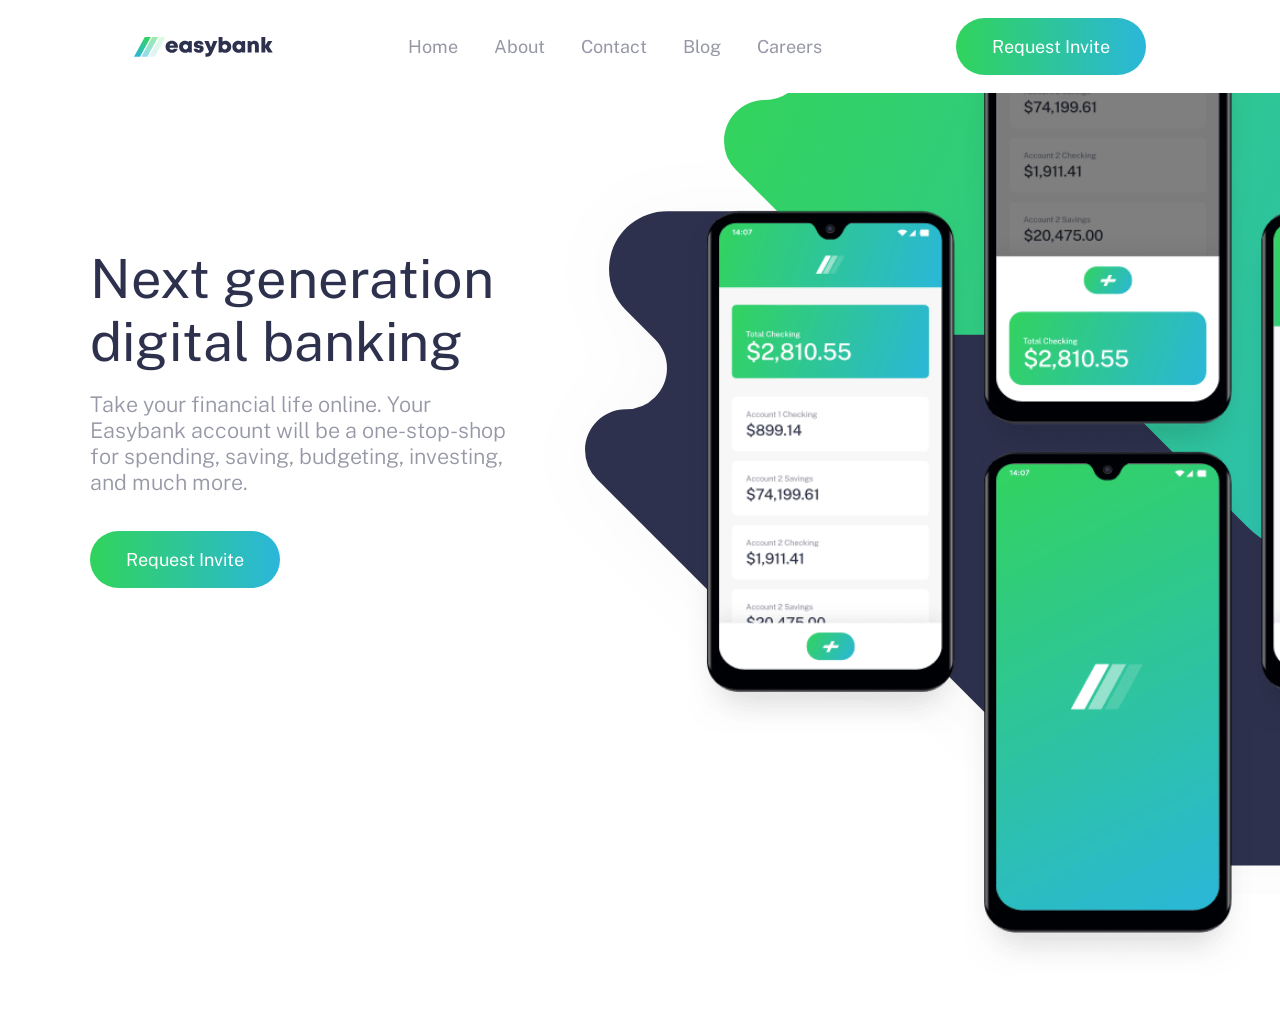
==== easybank-landing-page-master/index.html @ 16be0e10 "primer commit" ====
<!DOCTYPE html>
<html lang="en">
<head>
    <meta charset="UTF-8">
    <meta name="viewport" content="width=device-width, initial-scale=1.0"> <!-- displays site properly based on user's device -->

    <link rel="icon" type="image/png" sizes="32x32" href="./images/favicon-32x32.png">
    
    <link rel="stylesheet" href="css/estilos.css">

    <title>Frontend Mentor | Easybank landing page</title>

    <!-- Feel free to remove these styles or customise in your own stylesheet 👍 -->
    <!-- <style>
        .attribution { font-size: 11px; text-align: center; }
        .attribution a { color: hsl(228, 45%, 44%); }
    </style> -->
</head>
<body>
<nav class="nav">
  <img src="images/logo.svg" alt="logo" class="nav__img">
  <ul class="nav__ul">
    <li class="nav__li">Home</li>
    <li class="nav__li">About</li>
    <li class="nav__li">Contact</li>
    <li class="nav__li">Blog</li>
    <li class="nav__li">Careers</li>
  </ul>
  <button class="nav__btn">Request Invite</button>
</nav>
<header class="header">
  <img src="images/bg-intro-desktop.svg" alt="image-mockups" class="header__img--fondo">
    <div class="header__txt">
        <h1 class="header__h1">Next generation digital banking</h1>
        <p class="header__p">
            Take your financial life online. Your Easybank account will be a one-stop-shop for spending, saving, budgeting, investing, and much more.
        </p>
        <button class="header__btn">Request Invite</button>
    </div>
    <div class="header__img--contenedor">
        <img src="images/image-mockups.png" alt="image-mockups" class="header__img">
    </div>
</header>

<!-- 
  Home
  About
  Contact
  Blog
  Careers

  Request Invite


  Next generation digital banking

  Take your financial life online. Your Easybank account will be a one-stop-shop 
  for spending, saving, budgeting, investing, and much more.

  Request Invite


------------------------

  Why choose Easybank?

  We leverage Open Banking to turn your bank account into your financial hub. Control 
  your finances like never before.

  Online Banking
  Our modern web and mobile applications allow you to keep track of your finances 
  wherever you are in the world.

  Simple Budgeting
  See exactly where your money goes each month. Receive notifications when you’re 
  close to hitting your limits.

  Fast Onboarding
  We don’t do branches. Open your account in minutes online and start taking control 
  of your finances right away.

  Open API
  Manage your savings, investments, pension, and much more from one account. Tracking 
  your money has never been easier.

  

  Latest Articles

  By Claire Robinson
  Receive money in any currency with no fees
  The world is getting smaller and we’re becoming more mobile. So why should you be 
  forced to only receive money in a single …

  By Wilson Hutton
  Treat yourself without worrying about money
  Our simple budgeting feature allows you to separate out your spending and set 
  realistic limits each month. That means you …

  By Wilson Hutton
  Take your Easybank card wherever you go
  We want you to enjoy your travels. This is why we don’t charge any fees on purchases 
  while you’re abroad. We’ll even show you …

  By Claire Robinson
  Our invite-only Beta accounts are now live!
  After a lot of hard work by the whole team, we’re excited to launch our closed beta. 
  It’s easy to request an invite through the site ...

  

  About Us
  Contact
  Blog
  Careers
  Support
  Privacy Policy

  Request Invite

  © Easybank. All Rights Reserved
  
  <div class="attribution">
    Challenge by <a href="https://www.frontendmentor.io?ref=challenge" target="_blank">Frontend Mentor</a>. 
    Coded by <a href="#">Your Name Here</a>.
  </div> -->
</body>
</html>
---- easybank-landing-page-master/css/estilos.css ----
@import url('https://fonts.googleapis.com/css2?family=Public+Sans:wght@300&display=swap');

:root{
    --Dark-Blue: hsl(233, 26%, 24%);
    --Lime-Green: hsl(136, 65%, 51%);
    --Bright-Cyan: hsl(192, 70%, 51%);

    --Grayish-Blue: hsl(233, 8%, 62%);
    --Light-Grayish-Blue: hsl(220, 16%, 96%);
    --Very-Light-Gray: hsl(0, 0%, 98%);
    --White: hsl(0, 0%, 100%);
}
/* reset */
*{
    margin: 0;
    padding: 0;
    box-sizing: border-box;
}

html, body{
    width: 100%;
    height: 100%;
    font-size: 18px;
    font-family: 'Public Sans', sans-serif;
}
li{
    list-style: none;
}
button{
    background-color: initial;
    border: none;
    font-size: 1em;
    font-family: 'Public Sans', sans-serif;
}


/* nav */

.nav{
    width: 100%;
    padding: 1rem;
    background-color: var(--White);
    display: flex;
    align-items: center;
    justify-content: space-evenly;
    flex-flow: row nowrap;
    position: sticky;
    top: 0;
    left: 0;
    z-index: 3;
}
/* .nav__img{} */
.nav__ul{
    display: flex;
    align-items: center;
    justify-content: center;
    flex-flow: row nowrap;
    color: var(--Grayish-Blue);
}
.nav__li{
    padding: 1rem;
}
.nav__btn{
    background-image: linear-gradient(to right, var(--Lime-Green), var(--Bright-Cyan));
    padding: 1rem 2rem;
    border-radius: 2rem;
    color: var(--White);
}

/* header */

.header{
    width: 100%;
    display: flex;
    align-items: flex-start;
    flex-flow: row wrap;
    position: relative;
    overflow: hidden;
}
.header__txt{
    width: 50%;
    margin: 5% auto;
    padding: 5rem;
    z-index: 2;
}
.header__h1{
    font-size: 3em;
    font-weight: 400;
    color: var(--Dark-Blue);
}
.header__p{
    width: 95%;
    margin-top: 1rem;
    font-size: 1.2em;
    font-weight: 300;
    color: var(--Grayish-Blue);
}
.header__btn{
    background-image: linear-gradient(to right, var(--Lime-Green), var(--Bright-Cyan));
    padding: 1rem 2rem;
    border-radius: 2rem;
    margin-top: 2rem;
    color: var(--White);
}
.header__img--fondo{
    width: 100%;
    height: 100%;
    object-fit: cover;
    position: absolute;
    top: -15%;
    left: 40%;
}
.header__img--contenedor{
    width: 50%;
    z-index: 2;
}
.header__img{
    transform: scale(110%) translateY(-10%) translateX(10%);
}
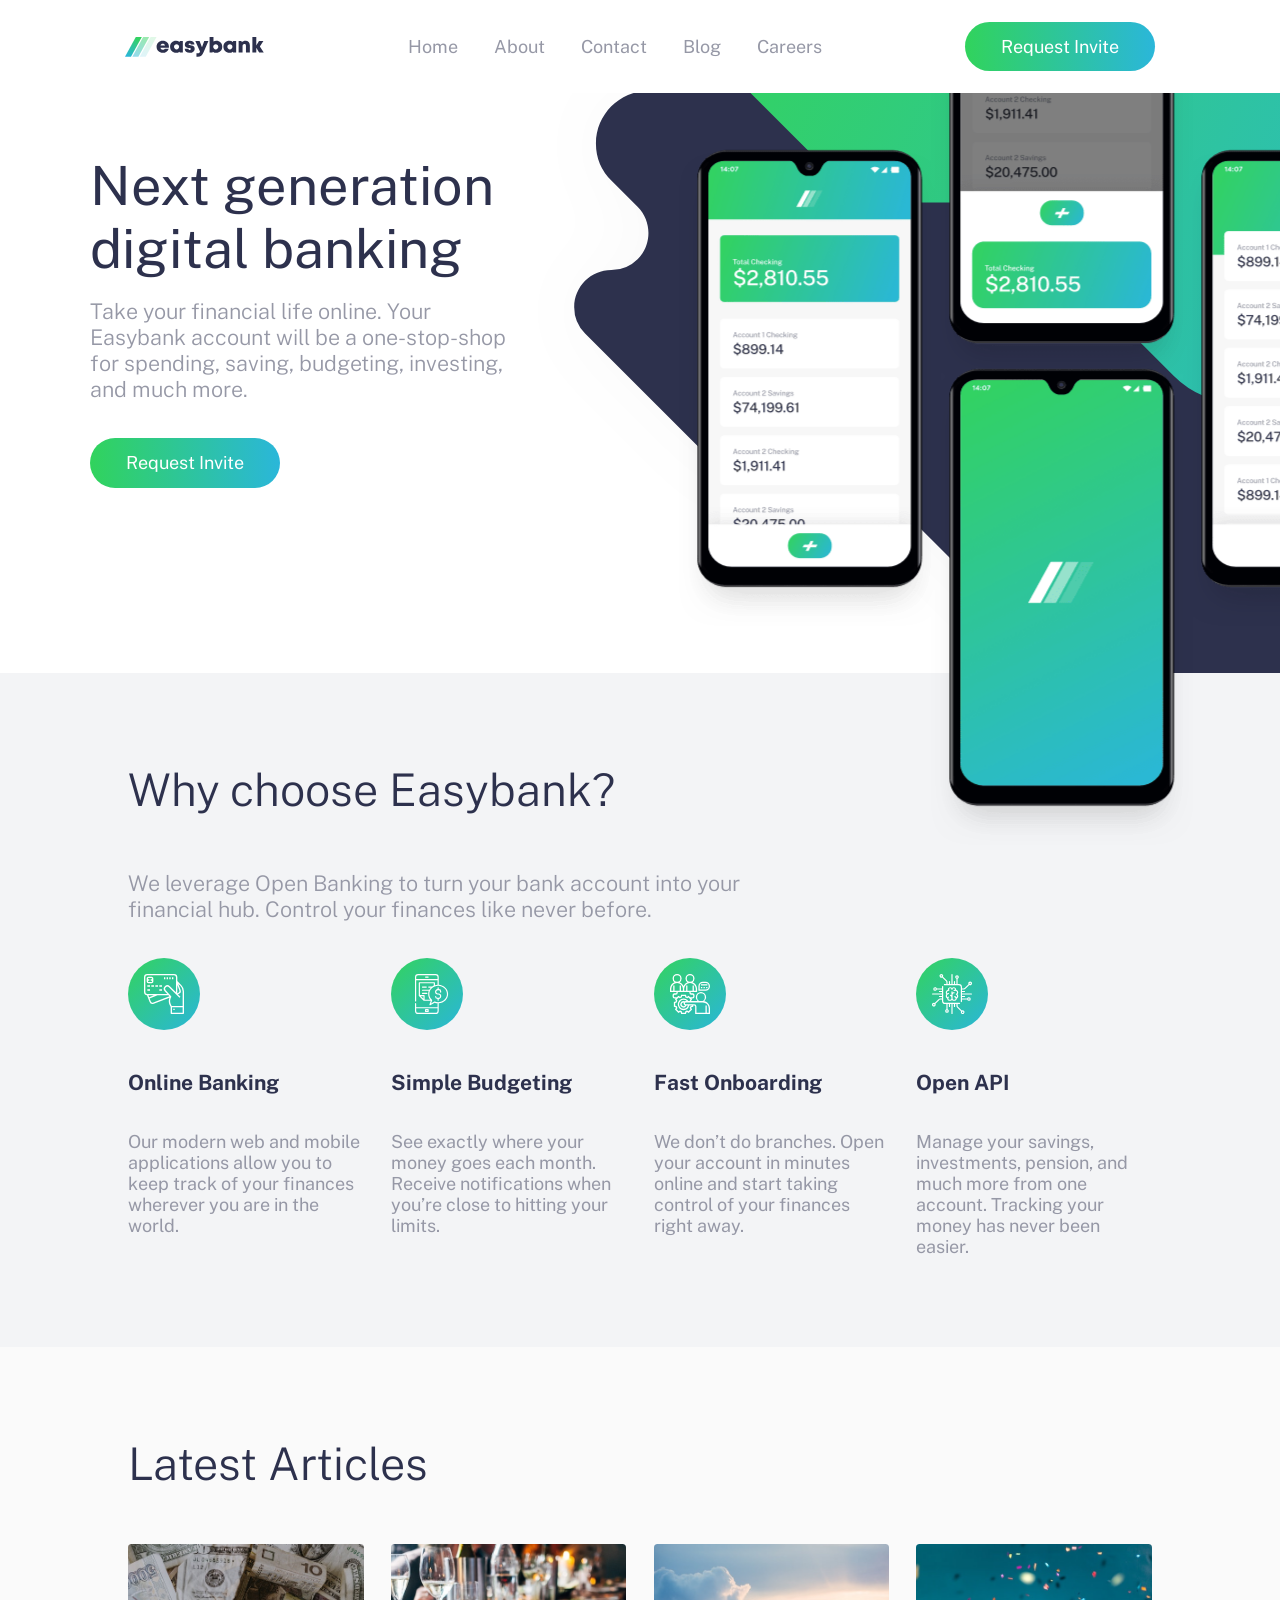
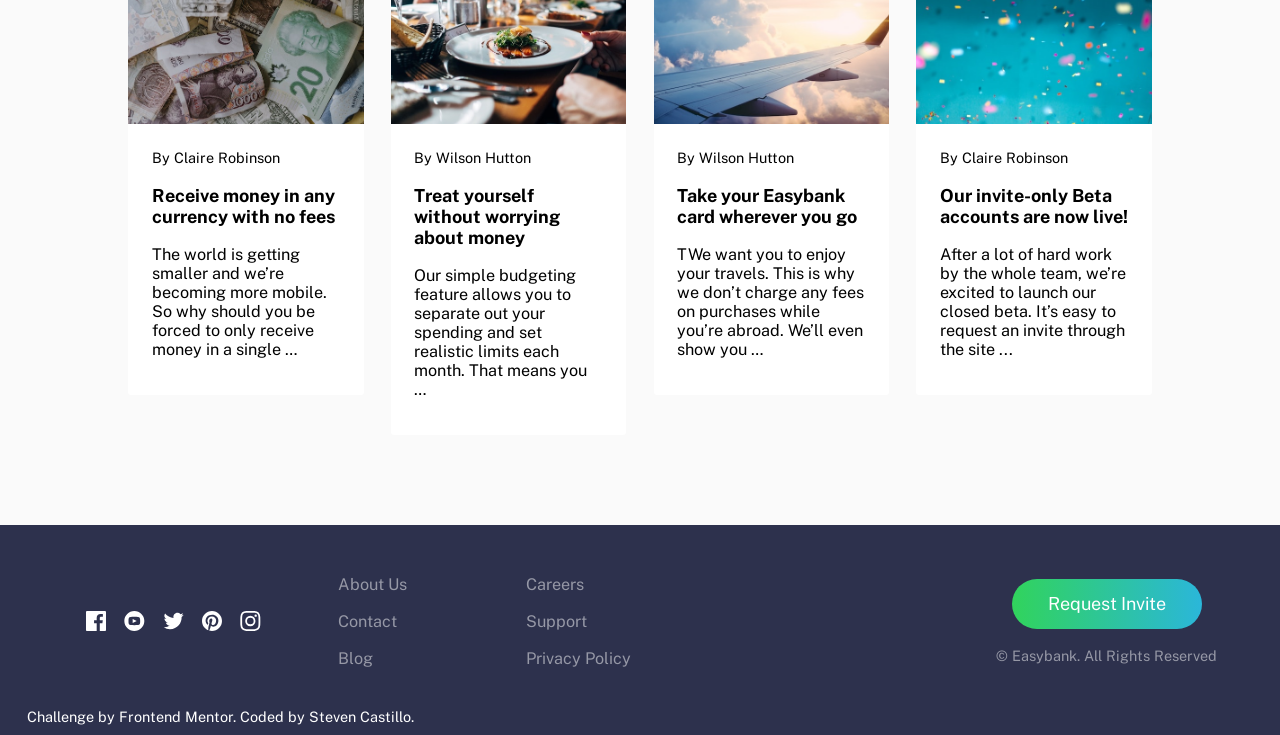
==== commit 42e0f2cd: "diseño ordenador" ====
--- a/easybank-landing-page-master/index.html
+++ b/easybank-landing-page-master/index.html
@@ -41,6 +41,114 @@
         <img src="images/image-mockups.png" alt="image-mockups" class="header__img">
     </div>
 </header>
+<main class="main">
+  <section class="section section--bank">
+    <article class="article--txt">
+      <h2 class="article__h2--txt">Why choose Easybank?</h2>
+      <p class="article__p--txt">We leverage Open Banking to turn your bank account into your financial hub. Control your finances like never before.</p>
+    </article>
+    <div class="tarjeta__contenedor">
+      <article class="article__tarjeta">
+        <img src="images/icon-online.svg" alt="icon-online" class="article__img--tarjeta">
+        <h3 class="article__h3--tarjeta">Online Banking</h3>
+        <p class="article__p--tarjeta">Our modern web and mobile applications allow you to keep track of your finances 
+          wherever you are in the world.</p>
+      </article>
+      <article class="article__tarjeta">
+        <img src="images/icon-budgeting.svg" alt="icon-budgeting" class="article__img--tarjeta">
+        <h3 class="article__h3--tarjeta">Simple Budgeting</h3>
+        <p class="article__p--tarjeta">See exactly where your money goes each month. Receive notifications when you’re 
+          close to hitting your limits.</p>
+      </article>
+      <article class="article__tarjeta">
+        <img src="images/icon-onboarding.svg" alt="icon-onboarding" class="article__img--tarjeta">
+        <h3 class="article__h3--tarjeta">Fast Onboarding</h3>
+        <p class="article__p--tarjeta">We don’t do branches. Open your account in minutes online and start taking control 
+          of your finances right away.</p>
+      </article>
+      <article class="article__tarjeta">
+        <img src="images/icon-api.svg" alt="icon-api" class="article__img--tarjeta">
+        <h3 class="article__h3--tarjeta">Open API</h3>
+        <p class="article__p--tarjeta">Manage your savings, investments, pension, and much more from one account. Tracking 
+          your money has never been easier.</p>
+      </article>
+    </div>
+      
+  </section>
+  <section class="section section--last">
+    <article class="article--text">
+      <h2 class="article__h2--txt">Latest Articles</h2>
+    </article>
+    <div class="tarjeta__contenedor">
+      <article class="article__tarjeta--last">
+        <img src="images/image-currency.jpg" alt="image-currency" class="article__img--last">
+        <div class="article__txt--last">
+          <span class="article__span--last">By Claire Robinson</span>
+          <h3 class="article__h3--last">Receive money in any currency with no fees</h3>
+          <p class="article__p--last">The world is getting smaller and we’re becoming more mobile. So why should you be 
+            forced to only receive money in a single …</p>
+        </div>
+       </article>
+      <article class="article__tarjeta--last">
+        <img src="images/image-restaurant.jpg" alt="image-restaurant" class="article__img--last">
+        <div class="article__txt--last">
+          <span class="article__span--last">By Wilson Hutton</span>
+          <h3 class="article__h3--last">Treat yourself without worrying about money</h3>
+          <p class="article__p--last">Our simple budgeting feature allows you to separate out your spending and set 
+            realistic limits each month. That means you …</p>
+        </div>
+       </article>
+      <article class="article__tarjeta--last">
+        <img src="images/image-plane.jpg" alt="image-plane" class="article__img--last">
+        <div class="article__txt--last">
+          <span class="article__span--last">By Wilson Hutton</span>
+          <h3 class="article__h3--last">Take your Easybank card wherever you go</h3>
+          <p class="article__p--last">TWe want you to enjoy your travels. This is why we don’t charge any fees on purchases 
+            while you’re abroad. We’ll even show you …</p>
+        </div>
+       </article>
+      <article class="article__tarjeta--last">
+        <img src="images/image-confetti.jpg" alt="image-confetti.jpg" class="article__img--last">
+        <div class="article__txt--last">
+          <span class="article__span--last">By Claire Robinson</span>
+          <h3 class="article__h3--last">Our invite-only Beta accounts are now live!</h3>
+          <p class="article__p--last">After a lot of hard work by the whole team, we’re excited to launch our closed beta. 
+            It’s easy to request an invite through the site ...</p>
+        </div>
+       </article>
+    </div>
+  </section>
+</main>
+<footer class="footer">
+  <div class="footer__redes">
+    <img src="images/icon-facebook.svg" alt="icon-facebook.svg" class="footer__img--redes">
+    <img src="images/icon-youtube.svg" alt="icon-youtube" class="footer__img--redes">
+    <img src="images/icon-twitter.svg" alt="icon-twitter" class="footer__img--redes">
+    <img src="images/icon-pinterest.svg" alt="icon-pinterest" class="footer__img--redes">
+    <img src="images/icon-instagram.svg" alt="icon-instagram" class="footer__img--redes">
+  </div>
+  <div class="footer__enlaces">
+    <ul class="footer__ul">
+      <li class="footer__li"><a href="#">About Us</a></li>
+      <li class="footer__li"><a href="#">Contact</a></li>
+      <li class="footer__li"><a href="#">Blog</a></li>
+    </ul>
+    <ul class="footer__ul">
+      <li class="footer__li"><a href="#">Careers</a></li>
+      <li class="footer__li"><a href="#">Support</a></li>
+      <li class="footer__li"><a href="#">Privacy Policy</a></li>
+    </ul>
+  </div>
+  <div class="footer__creditos">
+    <button class="footer__btn">Request Invite</button>
+    <p class="footer__p">© Easybank. All Rights Reserved</p>
+  </div>
+  <div class="attribution">
+    Challenge by <a href="https://www.frontendmentor.io?ref=challenge" target="_blank">Frontend Mentor</a>. 
+    Coded by <a href="#">Steven Castillo</a>.
+  </div>
+</footer>
+
 
 <!-- 
   Home
@@ -122,7 +230,7 @@
   
   <div class="attribution">
     Challenge by <a href="https://www.frontendmentor.io?ref=challenge" target="_blank">Frontend Mentor</a>. 
-    Coded by <a href="#">Your Name Here</a>.
+    Coded by <a href="#">Steven Castillo</a>.
   </div> -->
 </body>
 </html>
--- a/easybank-landing-page-master/css/estilos.css
+++ b/easybank-landing-page-master/css/estilos.css
@@ -31,26 +31,31 @@
     border: none;
     font-size: 1em;
     font-family: 'Public Sans', sans-serif;
-}
-
+    cursor: pointer;
+}
+a{
+    color: inherit;
+    text-decoration: none;
+    cursor: pointer;
+}
 
 /* nav */
 
 .nav{
     width: 100%;
-    padding: 1rem;
     background-color: var(--White);
     display: flex;
     align-items: center;
     justify-content: space-evenly;
     flex-flow: row nowrap;
-    position: sticky;
+    position: fixed;
     top: 0;
     left: 0;
     z-index: 3;
 }
 /* .nav__img{} */
 .nav__ul{
+    height: 100%;
     display: flex;
     align-items: center;
     justify-content: center;
@@ -58,13 +63,37 @@
     color: var(--Grayish-Blue);
 }
 .nav__li{
-    padding: 1rem;
+    height: 100%;
+    padding: 2rem 1rem;
+    cursor: pointer;
+    position: relative;
+}
+.nav__li:hover{
+    color: var(--Dark-Blue);
+}
+.nav__li::after{
+    content: '';
+    width: 100%;
+    height: 0.3rem;
+    position: absolute;
+    background-image: linear-gradient(to right, var(--Lime-Green), var(--Bright-Cyan));
+    bottom: 0;
+    left: 0;
+    opacity: 0;
+    transition: opacity 0.3s;
+}
+.nav__li:hover::after{
+    opacity: 1;
 }
 .nav__btn{
     background-image: linear-gradient(to right, var(--Lime-Green), var(--Bright-Cyan));
-    padding: 1rem 2rem;
+    padding: 0.8rem 2rem;
     border-radius: 2rem;
     color: var(--White);
+    transition: opacity 0.3s;
+}
+.nav__btn:hover, .header__btn:hover, .footer__btn:hover{
+    opacity: 0.5;
 }
 
 /* header */
@@ -73,9 +102,10 @@
     width: 100%;
     display: flex;
     align-items: flex-start;
+    justify-content: center;
     flex-flow: row wrap;
+    overflow: hidden;
     position: relative;
-    overflow: hidden;
 }
 .header__txt{
     width: 50%;
@@ -97,17 +127,18 @@
 }
 .header__btn{
     background-image: linear-gradient(to right, var(--Lime-Green), var(--Bright-Cyan));
-    padding: 1rem 2rem;
+    padding: 0.8rem 2rem;
     border-radius: 2rem;
     margin-top: 2rem;
     color: var(--White);
+    transition: opacity 0.3s;
 }
 .header__img--fondo{
-    width: 100%;
+    width: 90%;
     height: 100%;
     object-fit: cover;
     position: absolute;
-    top: -15%;
+    top: -20%;
     left: 40%;
 }
 .header__img--contenedor{
@@ -115,6 +146,158 @@
     z-index: 2;
 }
 .header__img{
-    transform: scale(110%) translateY(-10%) translateX(10%);
-}
-
+    transform: translateY(-10%) translateX(5%);
+}
+
+/* main section */
+.main{
+    width: 100%;
+    transform: translateY(-15rem);
+}
+.section{
+    width: 100%;
+    margin: auto;
+    padding: 5rem 10%;
+}
+.section--bank{
+    background-color: var(--Light-Grayish-Blue);
+}
+.article--txt{
+    width: 65%;
+}
+.article__h2--txt{
+    font-size: 2.5em;
+    font-weight: 300;
+    margin-bottom: 3rem;
+    color: var(--Dark-Blue);
+}
+.article__p--txt{
+    font-size: 1.2em;
+    font-weight: 300;
+    margin: 2rem auto;
+    color: var(--Grayish-Blue);
+}
+
+.tarjeta__contenedor{
+    display: flex;
+    align-items: flex-start;
+    justify-content: space-between;
+    flex-flow: row wrap;
+}
+.article__tarjeta{
+    width: 23%;
+    min-width: 200px;
+}
+/* .article__img--tarjeta{} */
+.article__h3--tarjeta{
+    margin: 2rem auto;
+    color: var(--Dark-Blue);
+}
+.article__p--tarjeta{
+    color: var(--Grayish-Blue);
+}
+
+.section--last{
+    background-color: var(--Very-Light-Gray);
+}
+
+.article__tarjeta--last{
+    width: 23%;
+    min-width: 200px;
+    background-color: var(--White);
+    border-radius: 0.2rem;
+    overflow: hidden;
+}
+.article__txt--last{
+    width: 80%;
+    margin: 1rem auto;
+    padding-bottom: 1rem;
+}
+.article__span--last{
+    font-size: 0.8em;
+}
+.article__h3--last{
+    font-size: 1em;
+    font-weight: 700;
+    margin: 1rem 0;
+    cursor: pointer;
+}
+.article__h3--last:hover{
+    color: var(--Lime-Green);
+}
+.article__p--last{
+    font-size: 0.9em;
+}
+
+.article__img--last{
+    width: 100%;
+    height: 10rem;
+    object-fit: cover;
+}
+/* footer */
+
+.footer{
+    transform: translateY(-15rem);
+    background-color: var(--Dark-Blue);
+    display: grid;
+    grid-template-columns: repeat(4, 1fr);
+    grid-template-rows: 90% 10%;
+    padding: 1rem;
+}
+.footer__redes{
+    grid-area: 1 / 1 / 2 / 2;
+    display: flex;
+    align-items: center;
+    justify-content: center;
+    flex-flow: row nowrap;
+}
+.footer__img--redes{
+    margin: 0.5rem;
+    cursor: pointer;
+}
+
+.footer__enlaces{
+    grid-area: 1 / 2 / 2 / 3;
+    display: flex;
+    align-items: center;
+    justify-content: space-between;
+    flex-flow: row wrap;
+}
+.footer__ul{
+    display: grid;
+    grid-template-rows: repeat(3,1fr);
+}
+.footer__li{
+    color: var(--Grayish-Blue);
+    font-size: 0.9em;
+    padding: 0.5rem;
+}
+.footer__li:hover{
+    color: var(--Lime-Green);
+}
+.footer__creditos{
+    grid-area: 1 / 4 / 2 / 5;
+    display: flex;
+    align-items: center;
+    flex-flow: column;
+}
+.footer__btn{
+    background-image: linear-gradient(to right, var(--Lime-Green), var(--Bright-Cyan));
+    padding: 0.8rem 2rem;
+    border-radius: 2rem;
+    margin-top: 2rem;
+    color: var(--White);
+    transition: opacity 0.3s;
+}
+.footer__p{
+    font-size: 0.8em;
+    margin: 1rem;
+    color: var(--Grayish-Blue);
+}
+
+.attribution{
+    grid-area:  2 / 1 / 3 / 5;
+    color: var(--White);
+    font-size: 0.8em;
+    margin: 0.5rem;
+}
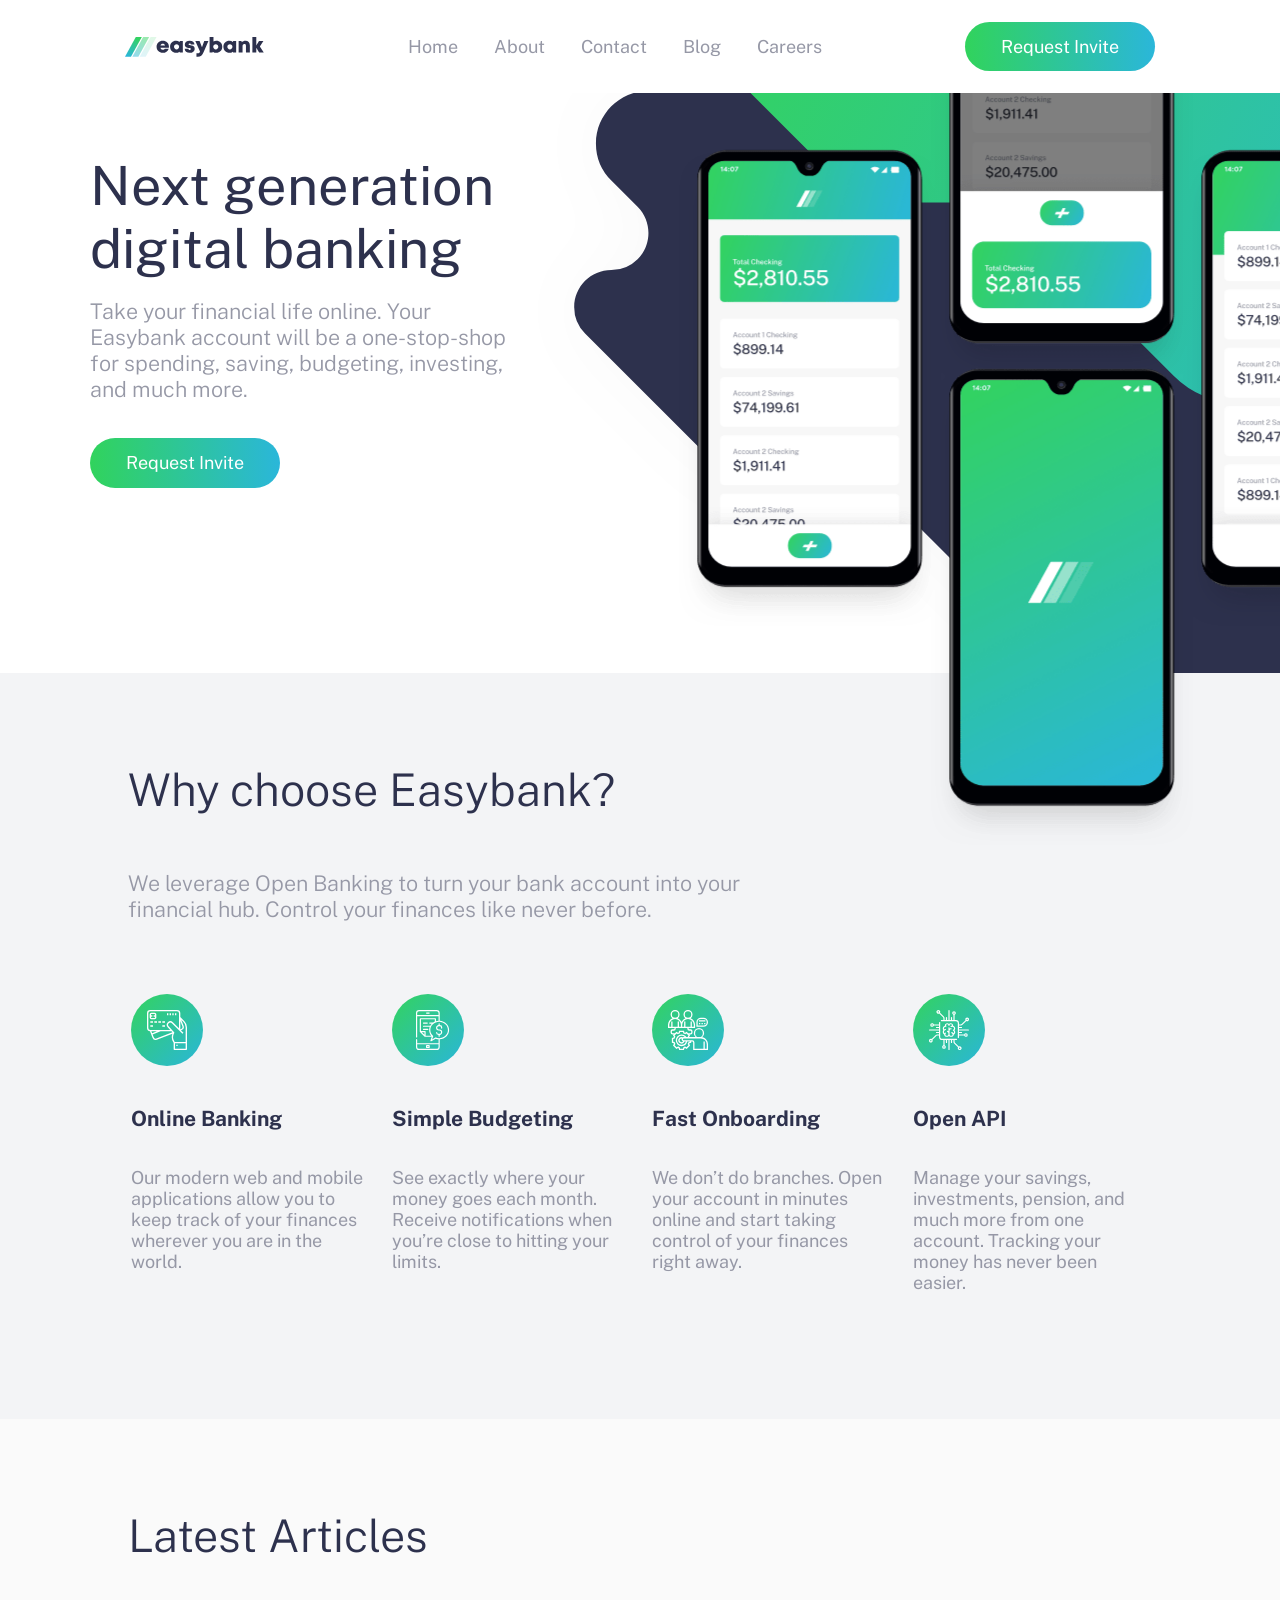
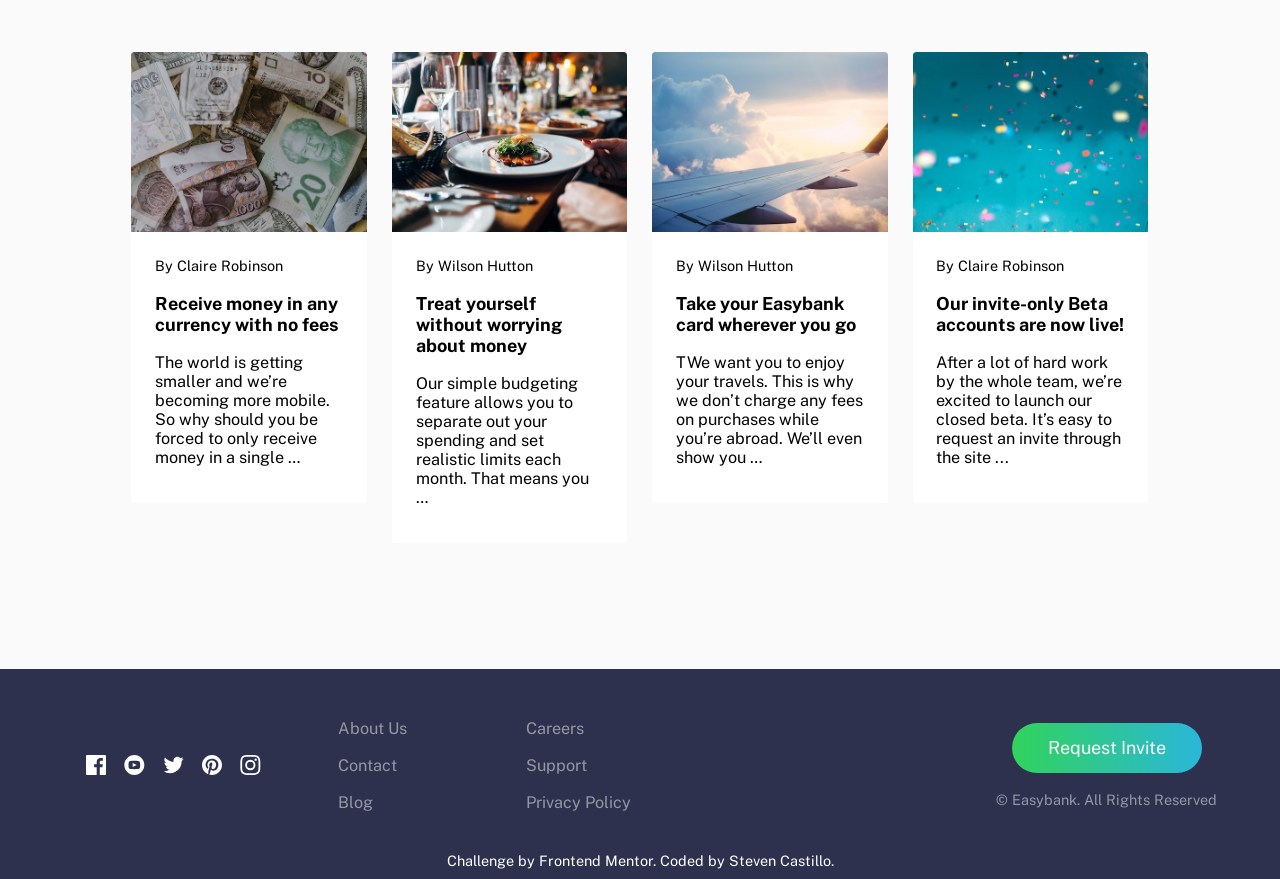
==== commit 685d99a8: "diseño celulares" ====
--- a/easybank-landing-page-master/index.html
+++ b/easybank-landing-page-master/index.html
@@ -7,29 +7,28 @@
     <link rel="icon" type="image/png" sizes="32x32" href="./images/favicon-32x32.png">
     
     <link rel="stylesheet" href="css/estilos.css">
-
+    <script defer src="js/script.js"></script>
     <title>Frontend Mentor | Easybank landing page</title>
-
-    <!-- Feel free to remove these styles or customise in your own stylesheet 👍 -->
-    <!-- <style>
-        .attribution { font-size: 11px; text-align: center; }
-        .attribution a { color: hsl(228, 45%, 44%); }
-    </style> -->
 </head>
 <body>
 <nav class="nav">
-  <img src="images/logo.svg" alt="logo" class="nav__img">
-  <ul class="nav__ul">
-    <li class="nav__li">Home</li>
-    <li class="nav__li">About</li>
-    <li class="nav__li">Contact</li>
-    <li class="nav__li">Blog</li>
-    <li class="nav__li">Careers</li>
-  </ul>
-  <button class="nav__btn">Request Invite</button>
+  <div class="nav--contenedor">
+    <img src="images/logo.svg" alt="logo" class="nav__img">
+    <ul class="nav__ul">
+      <li class="nav__li">Home</li>
+      <li class="nav__li">About</li>
+      <li class="nav__li">Contact</li>
+      <li class="nav__li">Blog</li>
+      <li class="nav__li">Careers</li>
+    </ul>
+    <button class="nav__btn">Request Invite</button>
+    <img src="images/icon-hamburger.svg" alt="icon-hamburger" class="nav__responsive--open">
+    <img src="images/icon-close.svg" alt="icon-close" class="nav__responsive--close">
+  </div>
 </nav>
 <header class="header">
-  <img src="images/bg-intro-desktop.svg" alt="image-mockups" class="header__img--fondo">
+  <img src="images/bg-intro-desktop.svg" alt="image-mockups" class="header__fondo--desktop">
+  <img src="images/bg-intro-mobile.svg" alt="bg-intro-mobile" class="header__fondo--mobile">
     <div class="header__txt">
         <h1 class="header__h1">Next generation digital banking</h1>
         <p class="header__p">
--- a/easybank-landing-page-master/css/estilos.css
+++ b/easybank-landing-page-master/css/estilos.css
@@ -16,7 +16,6 @@
     padding: 0;
     box-sizing: border-box;
 }
-
 html, body{
     width: 100%;
     height: 100%;
@@ -43,19 +42,21 @@
 
 .nav{
     width: 100%;
-    background-color: var(--White);
-    display: flex;
-    align-items: center;
-    justify-content: space-evenly;
-    flex-flow: row nowrap;
     position: fixed;
     top: 0;
     left: 0;
     z-index: 3;
 }
+.nav--contenedor{
+    width: 100%;
+    background-color: var(--White);
+    display: flex;
+    align-items: center;
+    justify-content: space-evenly;
+    flex-flow: row nowrap;
+}
 /* .nav__img{} */
 .nav__ul{
-    height: 100%;
     display: flex;
     align-items: center;
     justify-content: center;
@@ -95,6 +96,9 @@
 .nav__btn:hover, .header__btn:hover, .footer__btn:hover{
     opacity: 0.5;
 }
+.nav__responsive--open, .nav__responsive--close{
+    display: none;
+}
 
 /* header */
 
@@ -133,7 +137,7 @@
     color: var(--White);
     transition: opacity 0.3s;
 }
-.header__img--fondo{
+.header__fondo--desktop{
     width: 90%;
     height: 100%;
     object-fit: cover;
@@ -141,6 +145,16 @@
     top: -20%;
     left: 40%;
 }
+.header__fondo--mobile{
+    display: none;
+    width: 100%;
+    height: 30%;
+    object-fit: cover;
+    position: absolute;
+    top: 0;
+    left: 0;
+}
+
 .header__img--contenedor{
     width: 50%;
     z-index: 2;
@@ -183,10 +197,12 @@
     align-items: flex-start;
     justify-content: space-between;
     flex-flow: row wrap;
+    gap: 1rem;
 }
 .article__tarjeta{
     width: 23%;
     min-width: 200px;
+    margin: 2rem auto;
 }
 /* .article__img--tarjeta{} */
 .article__h3--tarjeta{
@@ -204,6 +220,7 @@
 .article__tarjeta--last{
     width: 23%;
     min-width: 200px;
+    margin: 2rem auto;
     background-color: var(--White);
     border-radius: 0.2rem;
     overflow: hidden;
@@ -300,4 +317,104 @@
     color: var(--White);
     font-size: 0.8em;
     margin: 0.5rem;
+    text-align: center;
+}
+
+
+@media screen and (max-width:900px) {
+    .nav--contenedor{
+        padding: 1rem 2rem;
+        justify-content: space-between;
+        position: relative;
+    }
+    .nav__ul{
+        width: 100%;
+        padding: 2rem;
+        position: absolute;
+        top: 100%;
+        left: 0;
+        flex-flow: column;
+        background-image: linear-gradient(to bottom, var(--Dark-Blue), rgb(0,0,0,0));
+        display: none;
+    }
+    .nav__li{
+        width: 80%;
+        padding: 1.5rem;
+        margin: auto;
+        text-align: center;
+        background-color: var(--White);
+        color: var(--Dark-Blue);
+        font-weight: 700;
+    }
+    .nav__btn{
+        display: none;
+    }
+    .nav__responsive--open{
+        display: block;
+        cursor: pointer;
+    }
+    .nav__responsive--close{
+        display: none;
+        cursor: pointer;
+    }
+
+    .header{
+        flex-flow: column-reverse;
+    }
+    .header__txt{
+        width: 100%;
+        margin: 5% auto;
+        text-align: center;
+        padding: 1rem;
+    }
+    .header__h1{
+        font-size: 2.5em;
+    }
+    .header__p{
+        width: 100%;
+    }
+    .header__fondo--desktop{
+        display: none;
+    }
+    .header__fondo--mobile{
+        display: block;
+    }
+    .header__img--contenedor{
+        width: 100%;
+    }
+    .header__img{
+        width: 100%;
+        transform: translateY(-15%);
+        object-fit: cover;
+    }
+    .main{
+        transform: none;
+    }
+    .section--bank{
+        text-align: center;
+    }
+    .article--txt{
+        width: 100%;
+        margin-bottom: 4rem;
+    }
+    .footer{
+        padding: 3rem;
+        grid-template-columns: 1fr;
+        grid-template-rows: repeat(5, auto);
+        transform: translateY(5rem);
+    }
+    .footer__redes, .footer__enlaces, .footer__creditos, .attribution{
+        grid-area: auto;
+    }
+    .footer__enlaces{
+        align-items: center;
+        justify-content: center;
+        flex-flow: column;
+        text-align: center;
+    }
+}
+@media screen and (max-width:522px) {
+    .article__tarjeta--last, .article__tarjeta{
+        width: 100%;
+    }
 }
